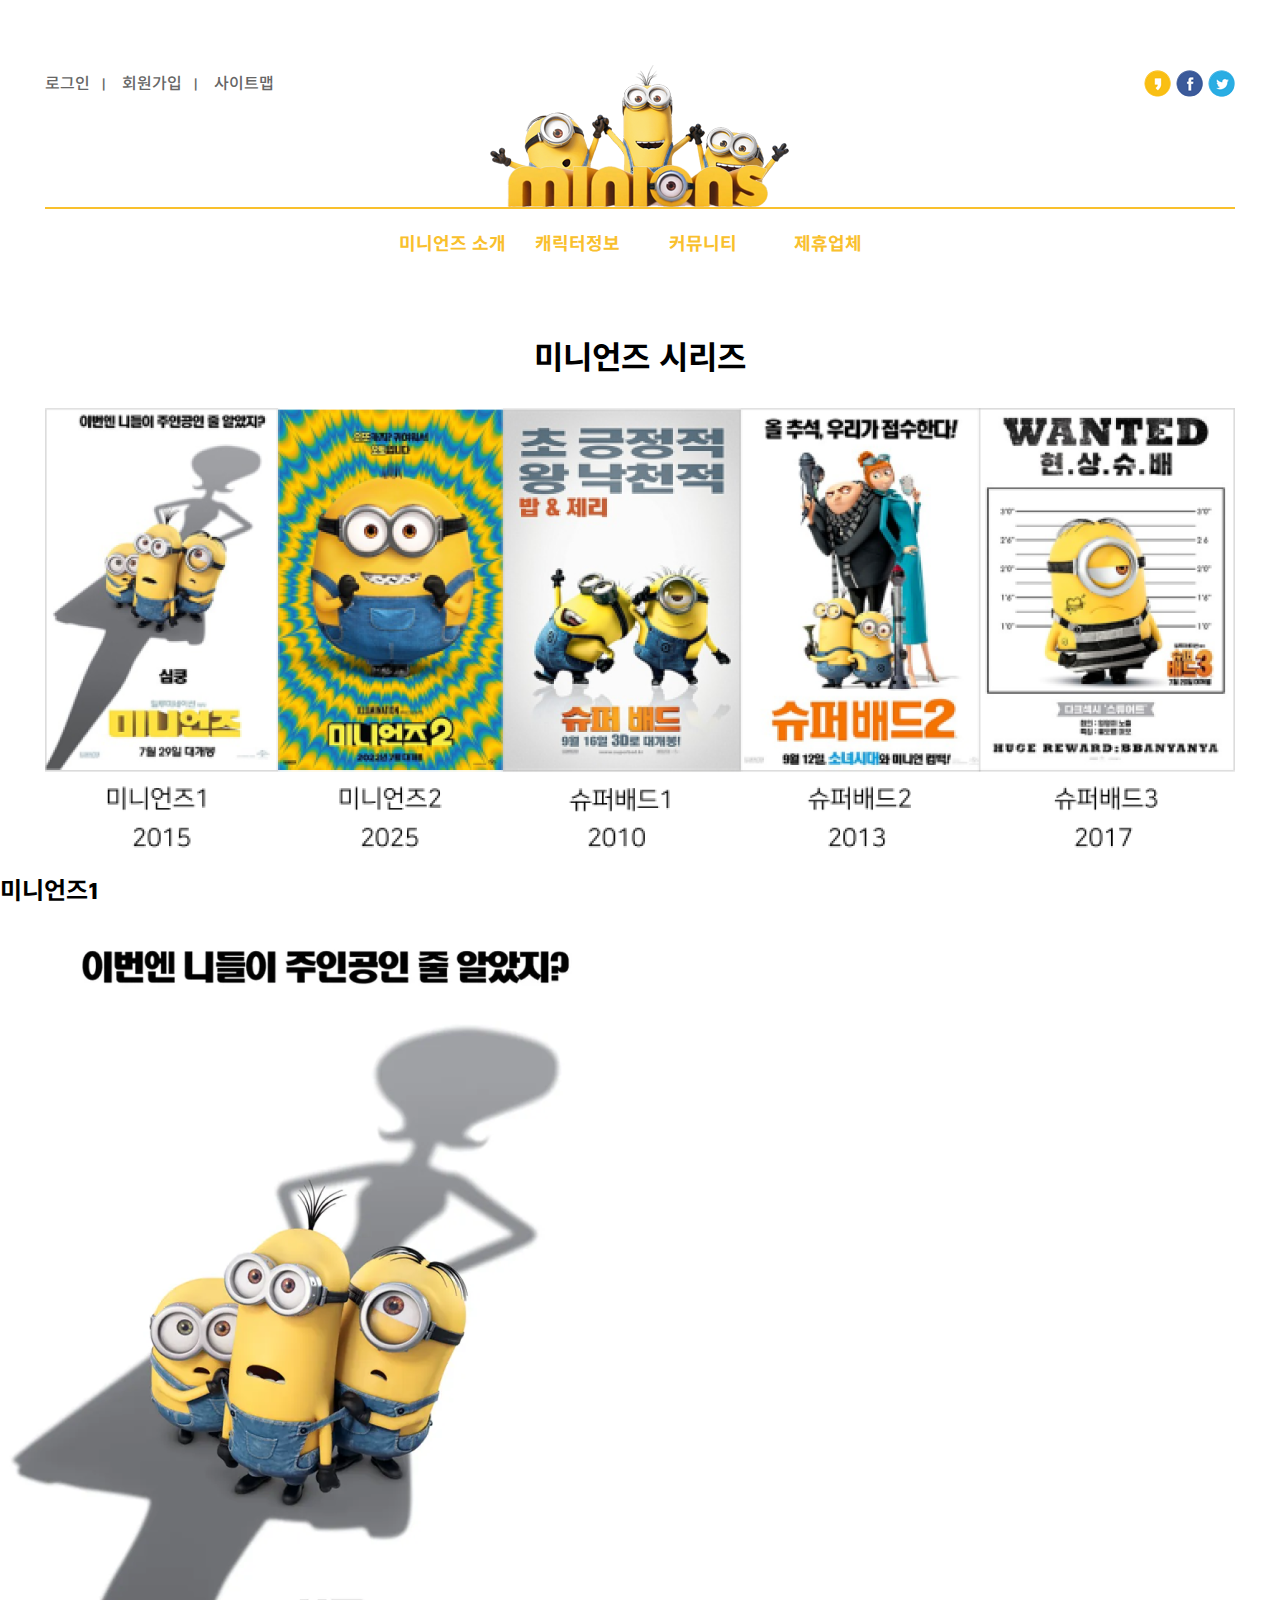
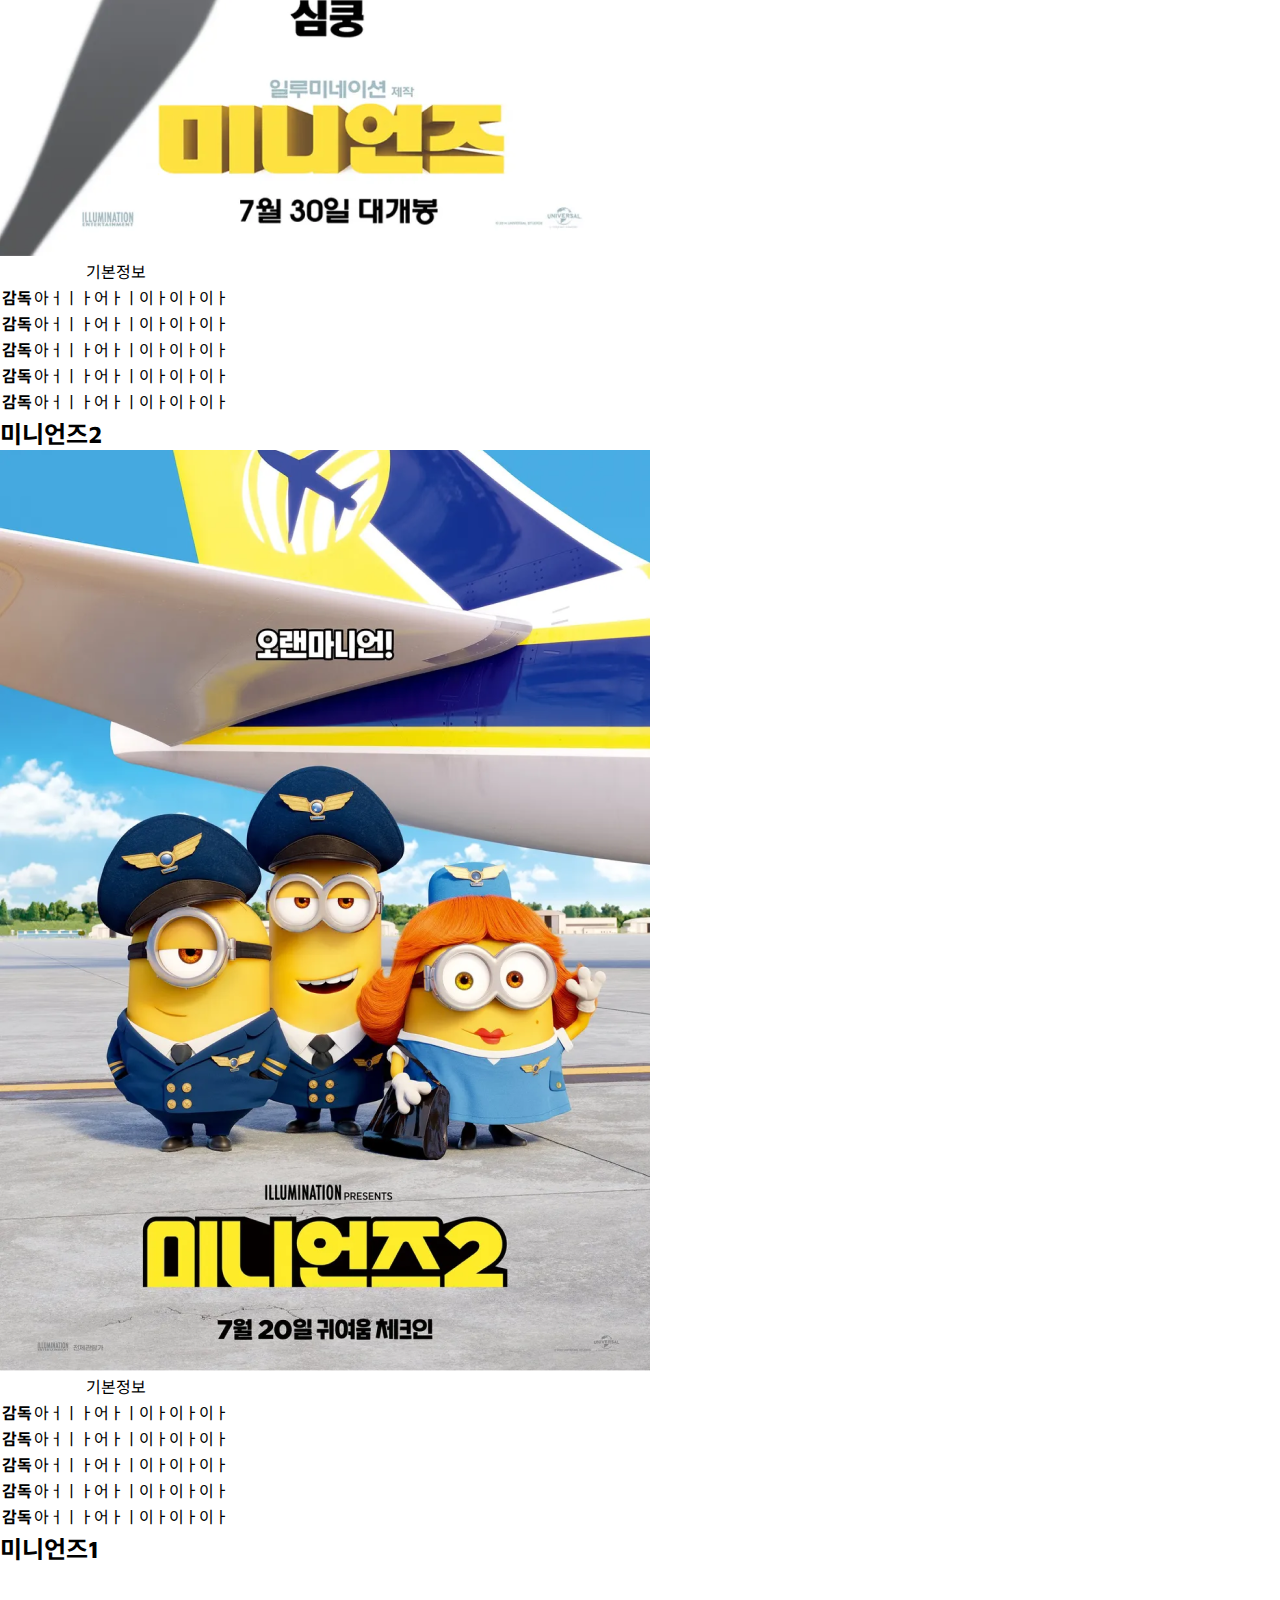
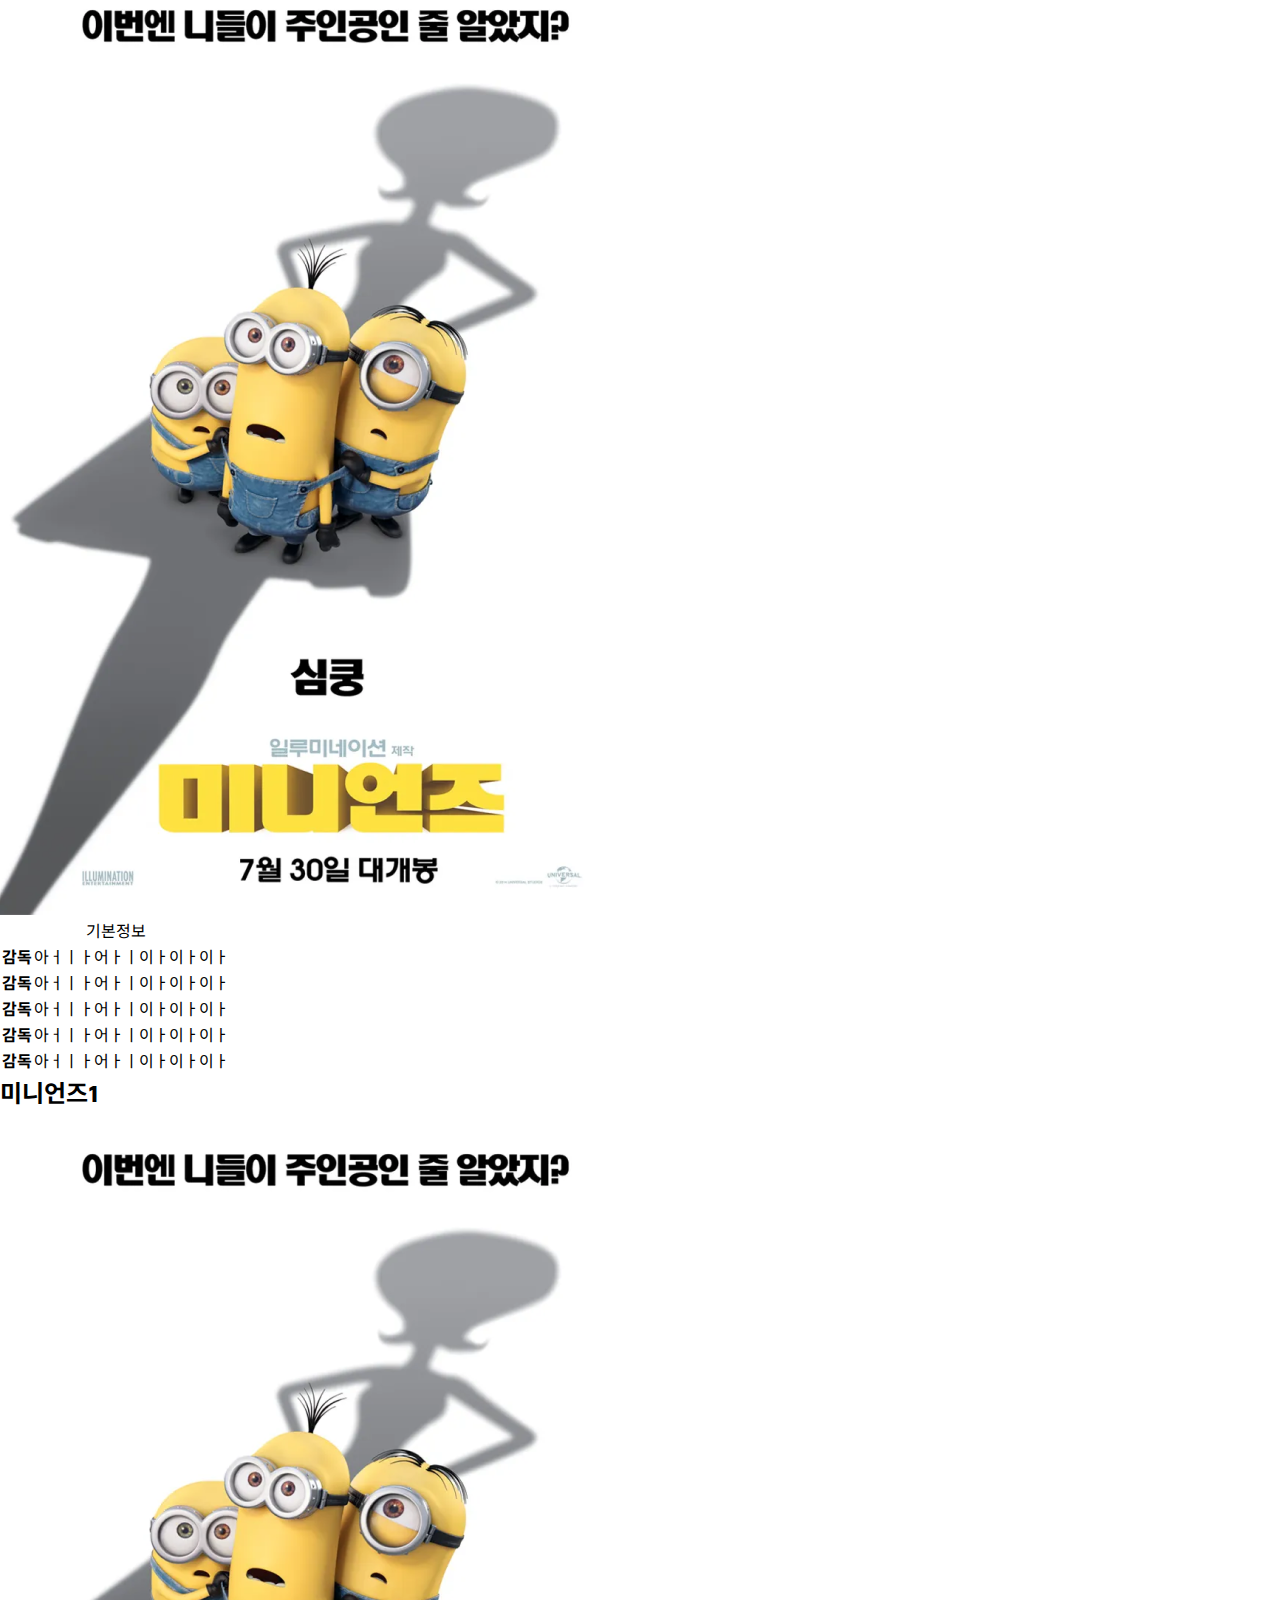
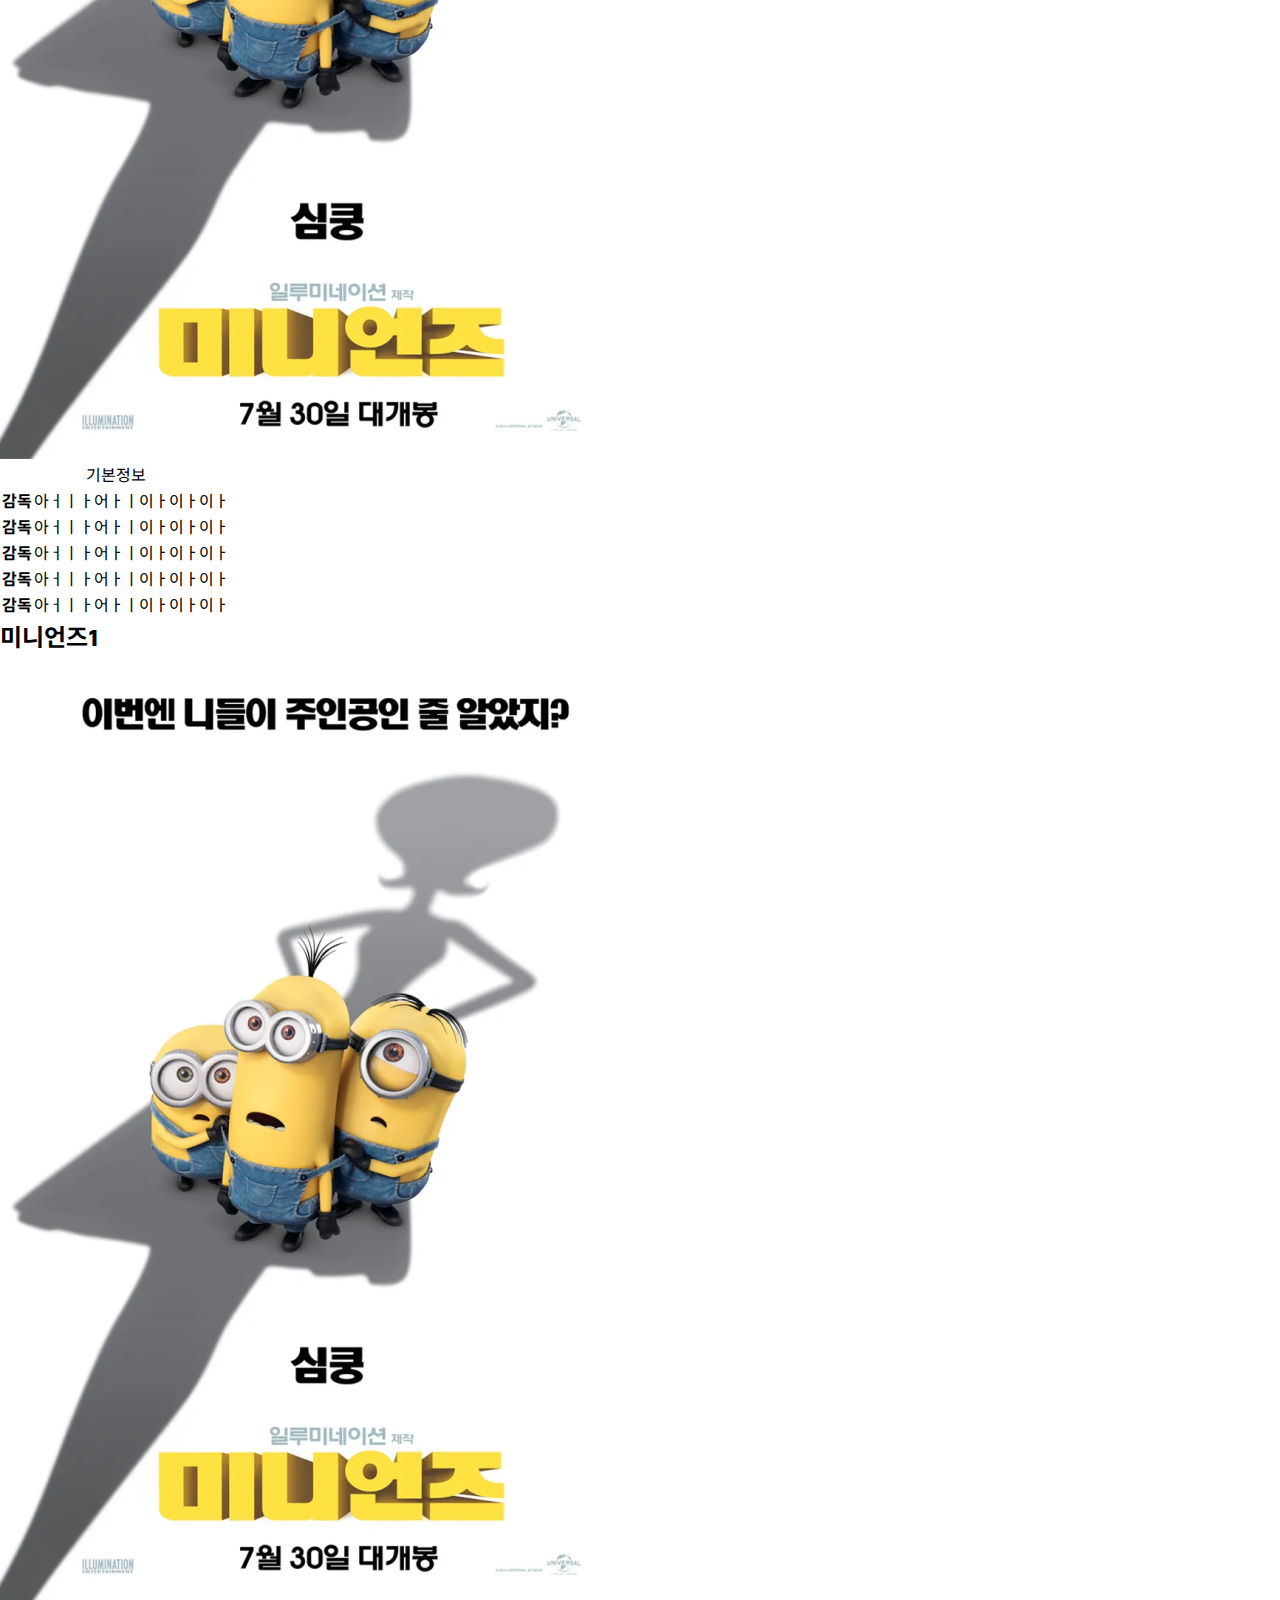
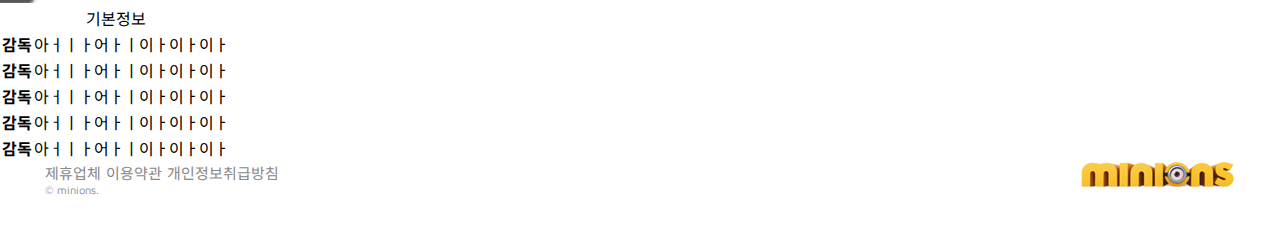
==== about.html @ 665be62d "미니언즈 추가" ====
<!DOCTYPE html>
<html lang="ko">
<head>
    <meta charset="UTF-8">
    <meta http-equiv="X-UA-Compatible" content="IE=edge">
    <meta name="viewport" content="width=device-width, initial-scale=1.0">
    <title>about</title>
    <link rel="preconnect" href="https://fonts.googleapis.com">
    <link rel="preconnect" href="https://fonts.gstatic.com" crossorigin>
    <link href="https://fonts.googleapis.com/css2?family=Maven+Pro&family=Noto+Sans+KR&display=swap" rel="stylesheet">
    <link rel="stylesheet" href="css/about.css">
</head>
<body>
    <h1 class="d-none">minions series</h1>
    <header>
        <div class="header-wrap">
            <div class="header-top">
                <div class="links">
                    <a href="#">로그인</a>
                    <a href="#">회원가입</a>
                    <a href="#">사이트맵</a>
                </div>
                <div class="main-logo">
                    <a href="/">
                        <img src="images/logo.png" alt="minions season 6">
                    </a>
                </div>
                <div class="sns">
                    <a href="#">
                        <img src="images/sns_icon1.png" alt="kakao story">
                    </a>
                    <a href="#">
                        <img src="images/sns_icon2.png" alt="META (facebook)">
                    </a>
                    <a href="#">
                        <img src="images/sns_icon3.png" alt="twitter">
                    </a>
                </div>
            </div>
            <nav>
                <ul id="gnb">
                    <li>
                        <a href="#">미니언즈 소개</a>
                    </li>
                    <li>
                        <a href="#">캐릭터정보</a>
                    </li>
                    <li>
                        <a href="#">커뮤니티</a>
                    </li>
                    <li>
                        <a href="#">제휴업체</a>
                    </li>
                </ul>
            </nav>
        </div>
    </header>
    <div class="serise-top">
        <h1 class="serise-title">미니언즈 시리즈</h1>
        <img src="images/series0.png" alt="포스터5개">
    </div>
    <section>
        <article>
            <h2 class="article-title">미니언즈1</h3>
            <div class="serise1">
                <img src="images/series1.png" alt="미니언즈1">
            </div>
            <fieldset>
                <legend class="d-none">기본정보</legend>
                <table class="user_tbl">
                    <caption>기본정보</caption>
                    <tr>
                        <th>감독</th>
                        <td>
                            아ㅓㅣㅏ어ㅏㅣ이ㅏ이ㅏ이ㅏ
                        </td>
                    </tr>
                    <tr>
                        <th>감독</th>
                        <td>
                            아ㅓㅣㅏ어ㅏㅣ이ㅏ이ㅏ이ㅏ
                        </td>
                    </tr>
                    <tr>
                        <th>감독</th>
                        <td>
                            아ㅓㅣㅏ어ㅏㅣ이ㅏ이ㅏ이ㅏ
                        </td>
                    </tr>
                    <tr>
                        <th>감독</th>
                        <td>
                            아ㅓㅣㅏ어ㅏㅣ이ㅏ이ㅏ이ㅏ
                        </td>
                    </tr>
                    <tr>
                        <th>감독</th>
                        <td>
                            아ㅓㅣㅏ어ㅏㅣ이ㅏ이ㅏ이ㅏ
                        </td>
                    </tr>
                </table>
                
            </fieldset>
        </article>
        <article>
            <h2 class="article-title">미니언즈2</h3>
                <div class="serise2">
                    <img src="images/series2.png" alt="미니언즈2">
                </div>
                <fieldset>
                    <legend class="d-none">기본정보</legend>
                    <table class="user_tbl">
                        <caption>기본정보</caption>
                        <tr>
                            <th>감독</th>
                            <td>
                                아ㅓㅣㅏ어ㅏㅣ이ㅏ이ㅏ이ㅏ
                            </td>
                        </tr>
                        <tr>
                            <th>감독</th>
                            <td>
                                아ㅓㅣㅏ어ㅏㅣ이ㅏ이ㅏ이ㅏ
                            </td>
                        </tr>
                        <tr>
                            <th>감독</th>
                            <td>
                                아ㅓㅣㅏ어ㅏㅣ이ㅏ이ㅏ이ㅏ
                            </td>
                        </tr>
                        <tr>
                            <th>감독</th>
                            <td>
                                아ㅓㅣㅏ어ㅏㅣ이ㅏ이ㅏ이ㅏ
                            </td>
                        </tr>
                        <tr>
                            <th>감독</th>
                            <td>
                                아ㅓㅣㅏ어ㅏㅣ이ㅏ이ㅏ이ㅏ
                            </td>
                        </tr>
                    </table>
                    
                </fieldset>
        </article>
        <article>
            <h2 class="article-title">미니언즈1</h3>
                <div class="serise1">
                    <img src="images/series1.png" alt="미니언즈1">
                </div>
                <fieldset>
                    <legend class="d-none">기본정보</legend>
                    <table class="user_tbl">
                        <caption>기본정보</caption>
                        <tr>
                            <th>감독</th>
                            <td>
                                아ㅓㅣㅏ어ㅏㅣ이ㅏ이ㅏ이ㅏ
                            </td>
                        </tr>
                        <tr>
                            <th>감독</th>
                            <td>
                                아ㅓㅣㅏ어ㅏㅣ이ㅏ이ㅏ이ㅏ
                            </td>
                        </tr>
                        <tr>
                            <th>감독</th>
                            <td>
                                아ㅓㅣㅏ어ㅏㅣ이ㅏ이ㅏ이ㅏ
                            </td>
                        </tr>
                        <tr>
                            <th>감독</th>
                            <td>
                                아ㅓㅣㅏ어ㅏㅣ이ㅏ이ㅏ이ㅏ
                            </td>
                        </tr>
                        <tr>
                            <th>감독</th>
                            <td>
                                아ㅓㅣㅏ어ㅏㅣ이ㅏ이ㅏ이ㅏ
                            </td>
                        </tr>
                    </table>
                    
                </fieldset>
        </article>
        <article>
            <h2 class="article-title">미니언즈1</h3>
                <div class="serise1">
                    <img src="images/series1.png" alt="미니언즈1">
                </div>
                <fieldset>
                    <legend class="d-none">기본정보</legend>
                    <table class="user_tbl">
                        <caption>기본정보</caption>
                        <tr>
                            <th>감독</th>
                            <td>
                                아ㅓㅣㅏ어ㅏㅣ이ㅏ이ㅏ이ㅏ
                            </td>
                        </tr>
                        <tr>
                            <th>감독</th>
                            <td>
                                아ㅓㅣㅏ어ㅏㅣ이ㅏ이ㅏ이ㅏ
                            </td>
                        </tr>
                        <tr>
                            <th>감독</th>
                            <td>
                                아ㅓㅣㅏ어ㅏㅣ이ㅏ이ㅏ이ㅏ
                            </td>
                        </tr>
                        <tr>
                            <th>감독</th>
                            <td>
                                아ㅓㅣㅏ어ㅏㅣ이ㅏ이ㅏ이ㅏ
                            </td>
                        </tr>
                        <tr>
                            <th>감독</th>
                            <td>
                                아ㅓㅣㅏ어ㅏㅣ이ㅏ이ㅏ이ㅏ
                            </td>
                        </tr>
                    </table>
                    
                </fieldset>
        </article>
        <article>
            <h2 class="article-title">미니언즈1</h3>
                <div class="serise1">
                    <img src="images/series1.png" alt="미니언즈1">
                </div>
                <fieldset>
                    <legend class="d-none">기본정보</legend>
                    <table class="user_tbl">
                        <caption>기본정보</caption>
                        <tr>
                            <th>감독</th>
                            <td>
                                아ㅓㅣㅏ어ㅏㅣ이ㅏ이ㅏ이ㅏ
                            </td>
                        </tr>
                        <tr>
                            <th>감독</th>
                            <td>
                                아ㅓㅣㅏ어ㅏㅣ이ㅏ이ㅏ이ㅏ
                            </td>
                        </tr>
                        <tr>
                            <th>감독</th>
                            <td>
                                아ㅓㅣㅏ어ㅏㅣ이ㅏ이ㅏ이ㅏ
                            </td>
                        </tr>
                        <tr>
                            <th>감독</th>
                            <td>
                                아ㅓㅣㅏ어ㅏㅣ이ㅏ이ㅏ이ㅏ
                            </td>
                        </tr>
                        <tr>
                            <th>감독</th>
                            <td>
                                아ㅓㅣㅏ어ㅏㅣ이ㅏ이ㅏ이ㅏ
                            </td>
                        </tr>
                    </table>
                    
                </fieldset>
        </article>
    </section>




    <footer>
        <div class="footer-wrap">
            <ul class="extra-links">
                <li><a href="#">제휴업체</a></li>
                <li><a href="#">이용약관</a></li>
                <li><a href="#">개인정보취급방침</a></li>
            </ul>
            <p class="copyright">&copy; minions.</p>
            <div class="sub-logo">
                <a href="/">
                    <img src="images/footer_logo.png" alt="minions">
                </a>
            </div>
        </div>
    </footer>
</body>
</html>
---- css/about.css ----
@import "./reset.css";

body {
    font-family: "Maven Pro", "Noto Sans KR", sans-serif;
}
/*
body::before {
    content: "";
    display: block;
    width: 100%;
    height: 2px;
    background: #f9c02d;
    position: fixed;
    left: 0;
    top: 207px;
}
*/
.header-wrap {
    max-width: 1190px; /* 네이버, 다음 웹서비스의 컨텐츠 영역 */
    margin: 0 auto;
}
.header-top {
    width: 100%; /* 블럭요소의 기본 폭 */
    position: relative;
    height: 210px;
}
.links {
    position:absolute;
    left: 0;
    top: 70px;
}
.links a {
    color: #666;
    font-weight: 500;
    transition: all .4s
}
.links a:hover {
    color: #000
}
.links a::after {
    content: '|';
    margin: 0 10px;
}
.links a:nth-last-child(1)::after {
    content: '';
    margin: 0;
}
.main-logo {
    position: absolute;
    bottom: 0;
    left: 50%;
    margin-left: -150px;
}
.sns {
    position: absolute;
    right: 0;
    top: 70px;

}

nav {
    border-top: 2px solid #f9c02d;
    position: relative;
    top:-3px;
}
#gnb {
    width: 500px;
    margin: 0 auto;
    padding: 20px 0 50px 0;
}
#gnb li {
    width: 25%;
    float: left;
    text-align: center;
}
#gnb li a {
    font-size: 1.125rem;
    font-weight: 700;
    color: #f9c02d;
    transition: all .4s ease-in-out;
}
#gnb li a:hover {
    color: #000;
}
.serise-title {
    text-align: center;
    text-transform: capitalize;   /* 텍스트-변형: 첫글자 대문자 */
    margin: 50px 0 30px 0;
}
.serise-top {
    max-width: 1190px;
    position: relative;
    margin: 0 auto;
}









.footer-wrap {
    max-width: 1190px;
    margin: 0 auto 50px auto;
    position: relative;
}
.extra-links li{
    display: inline-block;
}
.extra-links li a {
    font-size: 0.9375rem;
    color: #888;    
}
.copyright {
    font-size: 0.6875rem;
    color: #888
}
.sub-logo {
    position: absolute;
    right: 0;
    top: 0;
}
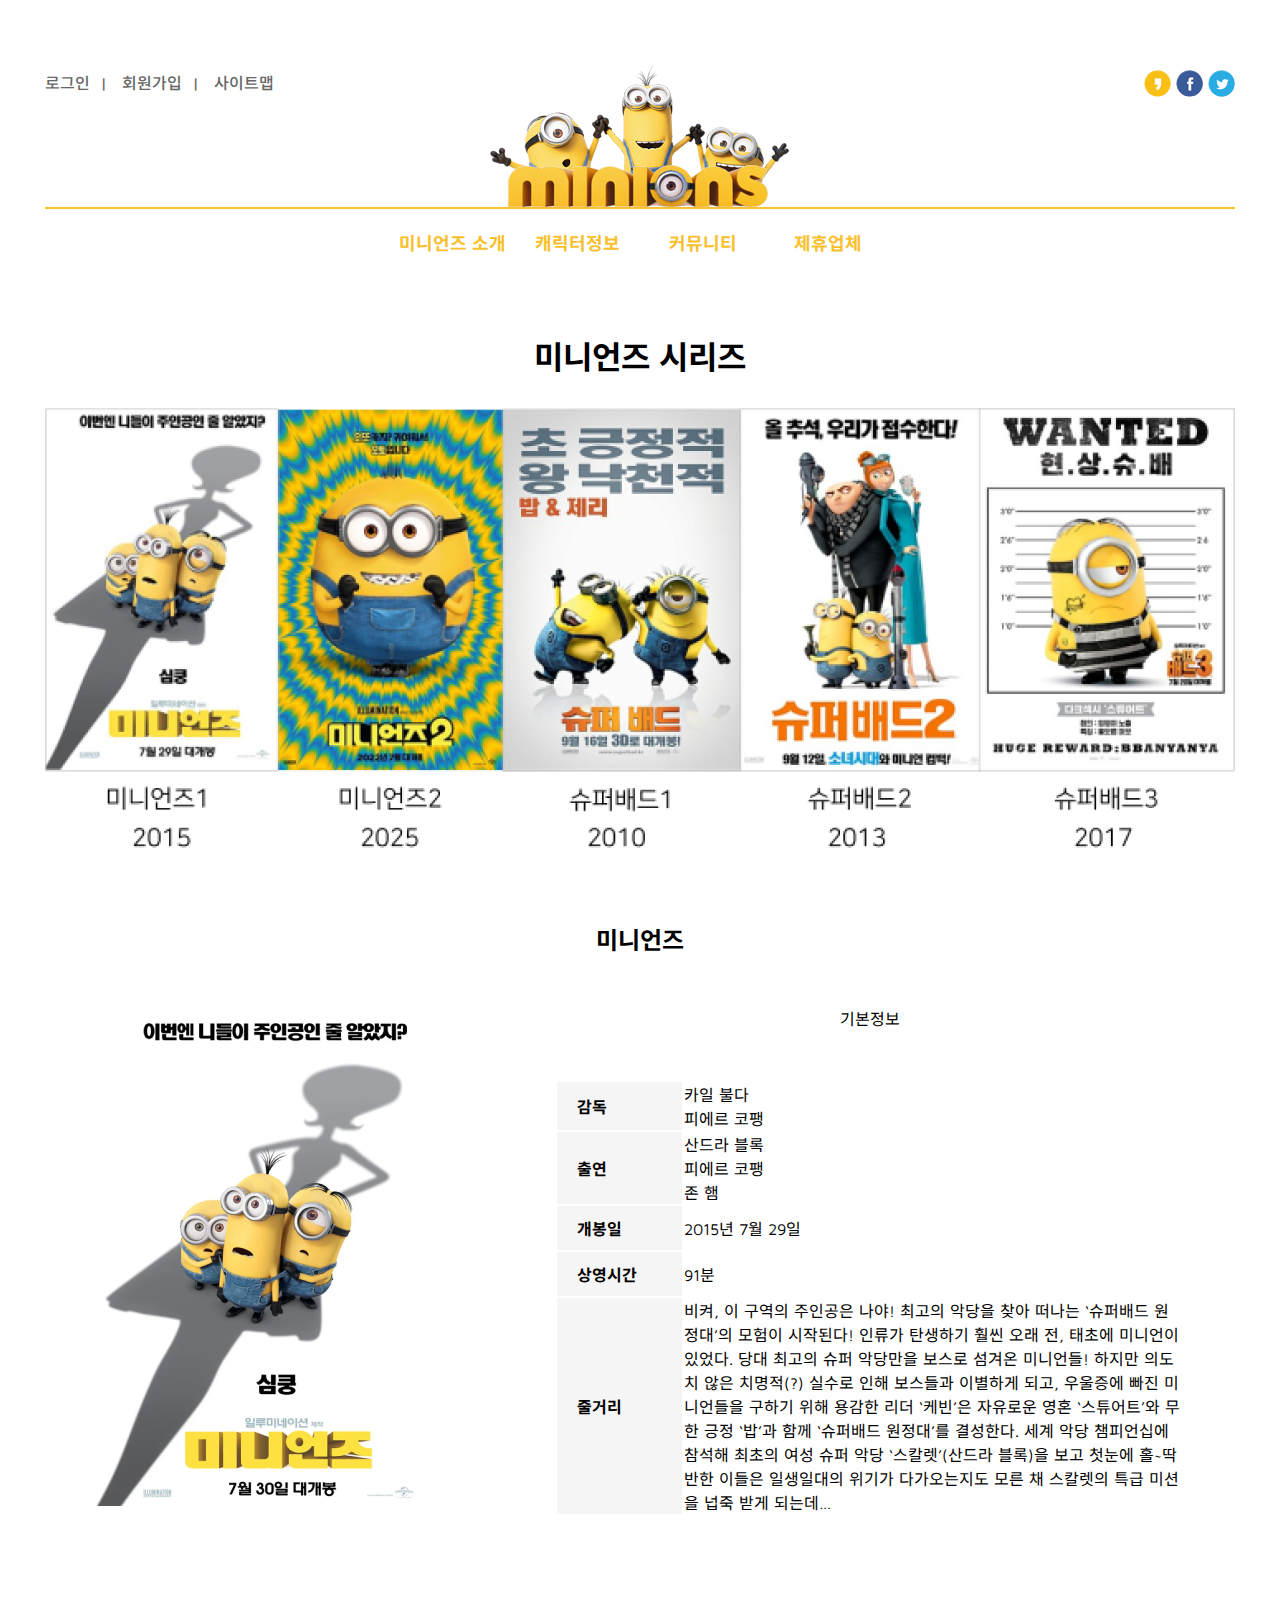
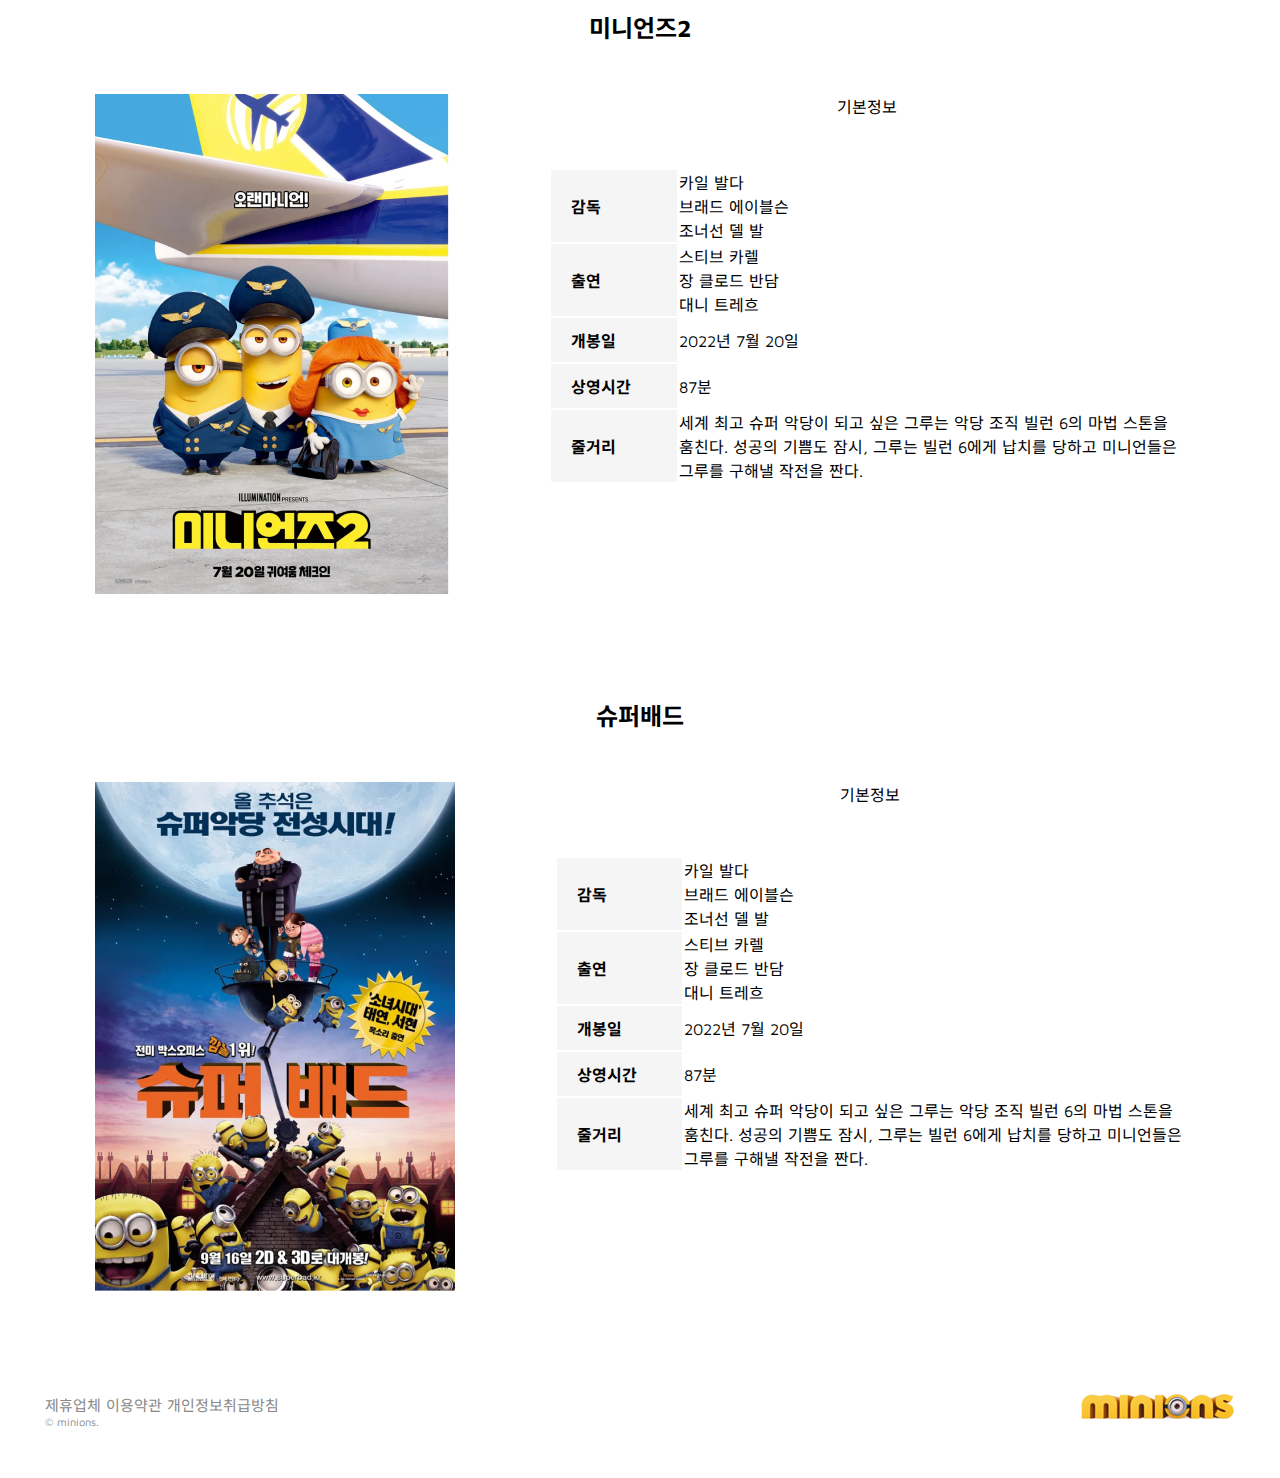
==== commit 1abd1b8d: "4.13 혼자 미니언" ====
--- a/about.html
+++ b/about.html
@@ -59,216 +59,149 @@
         <h1 class="serise-title">미니언즈 시리즈</h1>
         <img src="images/series0.png" alt="포스터5개">
     </div>
-    <section>
-        <article>
-            <h2 class="article-title">미니언즈1</h3>
-            <div class="serise1">
-                <img src="images/series1.png" alt="미니언즈1">
+    <section class="about_section">
+        <article class="about_art1">
+            <div class="post">
+                <h2 class="article-title">미니언즈</h3>
+                <div class="serise1">
+                    <img src="images/series1.png" alt="미니언즈1">
+                </div>
             </div>
-            <fieldset>
+            <fieldset class="file1">
                 <legend class="d-none">기본정보</legend>
                 <table class="user_tbl">
                     <caption>기본정보</caption>
                     <tr>
                         <th>감독</th>
                         <td>
-                            아ㅓㅣㅏ어ㅏㅣ이ㅏ이ㅏ이ㅏ
-                        </td>
-                    </tr>
-                    <tr>
-                        <th>감독</th>
-                        <td>
-                            아ㅓㅣㅏ어ㅏㅣ이ㅏ이ㅏ이ㅏ
-                        </td>
-                    </tr>
-                    <tr>
-                        <th>감독</th>
-                        <td>
-                            아ㅓㅣㅏ어ㅏㅣ이ㅏ이ㅏ이ㅏ
-                        </td>
-                    </tr>
-                    <tr>
-                        <th>감독</th>
-                        <td>
-                            아ㅓㅣㅏ어ㅏㅣ이ㅏ이ㅏ이ㅏ
-                        </td>
-                    </tr>
-                    <tr>
-                        <th>감독</th>
-                        <td>
-                            아ㅓㅣㅏ어ㅏㅣ이ㅏ이ㅏ이ㅏ
+                            <p>카일 불다</p>
+                            <p>피에르 코팽</p>
+                        </td>
+                    </tr>
+                    <tr>
+                        <th>출연</th>
+                        <td>
+                            <p>산드라 블록</p>
+                            <p>피에르 코팽</p>
+                            <p>존 햄</p>
+                        </td>
+                    </tr>
+                    <tr>
+                        <th>개봉일</th>
+                        <td>
+                            <p>2015년 7월 29일</p>
+                        </td>
+                    </tr>
+                    <tr>
+                        <th>상영시간</th>
+                        <td>
+                            <p>91분</p>
+                        </td>
+                    </tr>
+                    <tr>
+                        <th>줄거리</th>
+                        <td>
+                            <p>
+                                비켜, 이 구역의 주인공은 나야!
+                                최고의 악당을 찾아 떠나는 ‘슈퍼배드 원정대’의 모험이 시작된다!
+                                인류가 탄생하기 훨씬 오래 전, 태초에 미니언이 있었다. 당대 최고의 슈퍼 악당만을 보스로 섬겨온 미니언들!
+                                하지만 의도치 않은 치명적(?) 실수로 인해 보스들과 이별하게 되고, 우울증에 빠진 미니언들을 구하기 위해 용감한 리더 ‘케빈’은 자유로운 영혼 ‘스튜어트’와 무한 긍정 ‘밥’과 함께 ‘슈퍼배드 원정대’를 결성한다.
+                                세계 악당 챔피언십에 참석해 최초의 여성 슈퍼 악당 ‘스칼렛’(산드라 블록)을 보고 첫눈에 홀~딱 반한 이들은 일생일대의 위기가 다가오는지도 모른 채 스칼렛의 특급 미션을 넙죽 받게 되는데…
+                            </p>
                         </td>
                     </tr>
                 </table>
                 
             </fieldset>
         </article>
-        <article>
+        <article class="about_art2">
             <h2 class="article-title">미니언즈2</h3>
                 <div class="serise2">
                     <img src="images/series2.png" alt="미니언즈2">
                 </div>
-                <fieldset>
+                <fieldset class="file2">
                     <legend class="d-none">기본정보</legend>
                     <table class="user_tbl">
                         <caption>기본정보</caption>
                         <tr>
                             <th>감독</th>
                             <td>
-                                아ㅓㅣㅏ어ㅏㅣ이ㅏ이ㅏ이ㅏ
-                            </td>
-                        </tr>
-                        <tr>
-                            <th>감독</th>
-                            <td>
-                                아ㅓㅣㅏ어ㅏㅣ이ㅏ이ㅏ이ㅏ
-                            </td>
-                        </tr>
-                        <tr>
-                            <th>감독</th>
-                            <td>
-                                아ㅓㅣㅏ어ㅏㅣ이ㅏ이ㅏ이ㅏ
-                            </td>
-                        </tr>
-                        <tr>
-                            <th>감독</th>
-                            <td>
-                                아ㅓㅣㅏ어ㅏㅣ이ㅏ이ㅏ이ㅏ
-                            </td>
-                        </tr>
-                        <tr>
-                            <th>감독</th>
-                            <td>
-                                아ㅓㅣㅏ어ㅏㅣ이ㅏ이ㅏ이ㅏ
+                                <p>카일 발다</p>
+                                <p>브래드 에이블슨</p>
+                                <p>조너선 델 발</p>
+                            </td>
+                        </tr>
+                        <tr>
+                            <th>출연</th>
+                            <td>
+                                <p>스티브 카렐</p>
+                                <p>장 클로드 반담</p>
+                                <p>대니 트레흐</p>
+                            </td>
+                        </tr>
+                        <tr>
+                            <th>개봉일</th>
+                            <td>
+                                <p>2022년 7월 20일</p>
+                            </td>
+                        </tr>
+                        <tr>
+                            <th>상영시간</th>
+                            <td>
+                                <p>87분</p>
+                            </td>
+                        </tr>
+                        <tr>
+                            <th>줄거리</th>
+                            <td>
+                                세계 최고 슈퍼 악당이 되고 싶은 그루는 악당 조직 빌런 6의 마법 스톤을 훔친다. 성공의 기쁨도 잠시, 그루는 빌런 6에게 납치를 당하고 미니언들은 그루를 구해낼 작전을 짠다.
                             </td>
                         </tr>
                     </table>
                     
                 </fieldset>
         </article>
-        <article>
-            <h2 class="article-title">미니언즈1</h3>
-                <div class="serise1">
-                    <img src="images/series1.png" alt="미니언즈1">
-                </div>
-                <fieldset>
+        <article class="about_art3">
+            <h2 class="article-title">슈퍼배드</h3>
+                <div class="serise3">
+                    <img src="images/series3.png" alt="미니언즈2">
+                </div>
+                <fieldset class="file3">
                     <legend class="d-none">기본정보</legend>
                     <table class="user_tbl">
                         <caption>기본정보</caption>
                         <tr>
                             <th>감독</th>
                             <td>
-                                아ㅓㅣㅏ어ㅏㅣ이ㅏ이ㅏ이ㅏ
-                            </td>
-                        </tr>
-                        <tr>
-                            <th>감독</th>
-                            <td>
-                                아ㅓㅣㅏ어ㅏㅣ이ㅏ이ㅏ이ㅏ
-                            </td>
-                        </tr>
-                        <tr>
-                            <th>감독</th>
-                            <td>
-                                아ㅓㅣㅏ어ㅏㅣ이ㅏ이ㅏ이ㅏ
-                            </td>
-                        </tr>
-                        <tr>
-                            <th>감독</th>
-                            <td>
-                                아ㅓㅣㅏ어ㅏㅣ이ㅏ이ㅏ이ㅏ
-                            </td>
-                        </tr>
-                        <tr>
-                            <th>감독</th>
-                            <td>
-                                아ㅓㅣㅏ어ㅏㅣ이ㅏ이ㅏ이ㅏ
-                            </td>
-                        </tr>
-                    </table>
-                    
-                </fieldset>
-        </article>
-        <article>
-            <h2 class="article-title">미니언즈1</h3>
-                <div class="serise1">
-                    <img src="images/series1.png" alt="미니언즈1">
-                </div>
-                <fieldset>
-                    <legend class="d-none">기본정보</legend>
-                    <table class="user_tbl">
-                        <caption>기본정보</caption>
-                        <tr>
-                            <th>감독</th>
-                            <td>
-                                아ㅓㅣㅏ어ㅏㅣ이ㅏ이ㅏ이ㅏ
-                            </td>
-                        </tr>
-                        <tr>
-                            <th>감독</th>
-                            <td>
-                                아ㅓㅣㅏ어ㅏㅣ이ㅏ이ㅏ이ㅏ
-                            </td>
-                        </tr>
-                        <tr>
-                            <th>감독</th>
-                            <td>
-                                아ㅓㅣㅏ어ㅏㅣ이ㅏ이ㅏ이ㅏ
-                            </td>
-                        </tr>
-                        <tr>
-                            <th>감독</th>
-                            <td>
-                                아ㅓㅣㅏ어ㅏㅣ이ㅏ이ㅏ이ㅏ
-                            </td>
-                        </tr>
-                        <tr>
-                            <th>감독</th>
-                            <td>
-                                아ㅓㅣㅏ어ㅏㅣ이ㅏ이ㅏ이ㅏ
-                            </td>
-                        </tr>
-                    </table>
-                    
-                </fieldset>
-        </article>
-        <article>
-            <h2 class="article-title">미니언즈1</h3>
-                <div class="serise1">
-                    <img src="images/series1.png" alt="미니언즈1">
-                </div>
-                <fieldset>
-                    <legend class="d-none">기본정보</legend>
-                    <table class="user_tbl">
-                        <caption>기본정보</caption>
-                        <tr>
-                            <th>감독</th>
-                            <td>
-                                아ㅓㅣㅏ어ㅏㅣ이ㅏ이ㅏ이ㅏ
-                            </td>
-                        </tr>
-                        <tr>
-                            <th>감독</th>
-                            <td>
-                                아ㅓㅣㅏ어ㅏㅣ이ㅏ이ㅏ이ㅏ
-                            </td>
-                        </tr>
-                        <tr>
-                            <th>감독</th>
-                            <td>
-                                아ㅓㅣㅏ어ㅏㅣ이ㅏ이ㅏ이ㅏ
-                            </td>
-                        </tr>
-                        <tr>
-                            <th>감독</th>
-                            <td>
-                                아ㅓㅣㅏ어ㅏㅣ이ㅏ이ㅏ이ㅏ
-                            </td>
-                        </tr>
-                        <tr>
-                            <th>감독</th>
-                            <td>
-                                아ㅓㅣㅏ어ㅏㅣ이ㅏ이ㅏ이ㅏ
+                                <p>카일 발다</p>
+                                <p>브래드 에이블슨</p>
+                                <p>조너선 델 발</p>
+                            </td>
+                        </tr>
+                        <tr>
+                            <th>출연</th>
+                            <td>
+                                <p>스티브 카렐</p>
+                                <p>장 클로드 반담</p>
+                                <p>대니 트레흐</p>
+                            </td>
+                        </tr>
+                        <tr>
+                            <th>개봉일</th>
+                            <td>
+                                <p>2022년 7월 20일</p>
+                            </td>
+                        </tr>
+                        <tr>
+                            <th>상영시간</th>
+                            <td>
+                                <p>87분</p>
+                            </td>
+                        </tr>
+                        <tr>
+                            <th>줄거리</th>
+                            <td>
+                                세계 최고 슈퍼 악당이 되고 싶은 그루는 악당 조직 빌런 6의 마법 스톤을 훔친다. 성공의 기쁨도 잠시, 그루는 빌런 6에게 납치를 당하고 미니언들은 그루를 구해낼 작전을 짠다.
                             </td>
                         </tr>
                     </table>
--- a/css/about.css
+++ b/css/about.css
@@ -92,9 +92,42 @@
     position: relative;
     margin: 0 auto;
 }
+.article-title {
+    text-align: center;
+}
+.about_section {
+    max-width: 1190px;
+    position: relative;
+    margin: 0 auto;
+} 
+.serise1, .serise2, .serise3 {
+    float:left ;
+    margin: 50px auto;
+    overflow: hidden;
+    
+}
+
+.file1, .file2, .file3 {
+   padding-left: 100px;
+   overflow: hidden;
+}
+
+.about_art1, .about_art2, .about_art3 {
+    margin: 50px;
+    overflow: hidden;
+}
 
 
-
+caption {
+    margin: 50px auto;
+}
+th {
+    background-color: #f5f5f5;
+    text-align: left;
+    text-indent: 20px;
+    width: 20%;
+    padding: 10px 0;
+}
 
 
 
